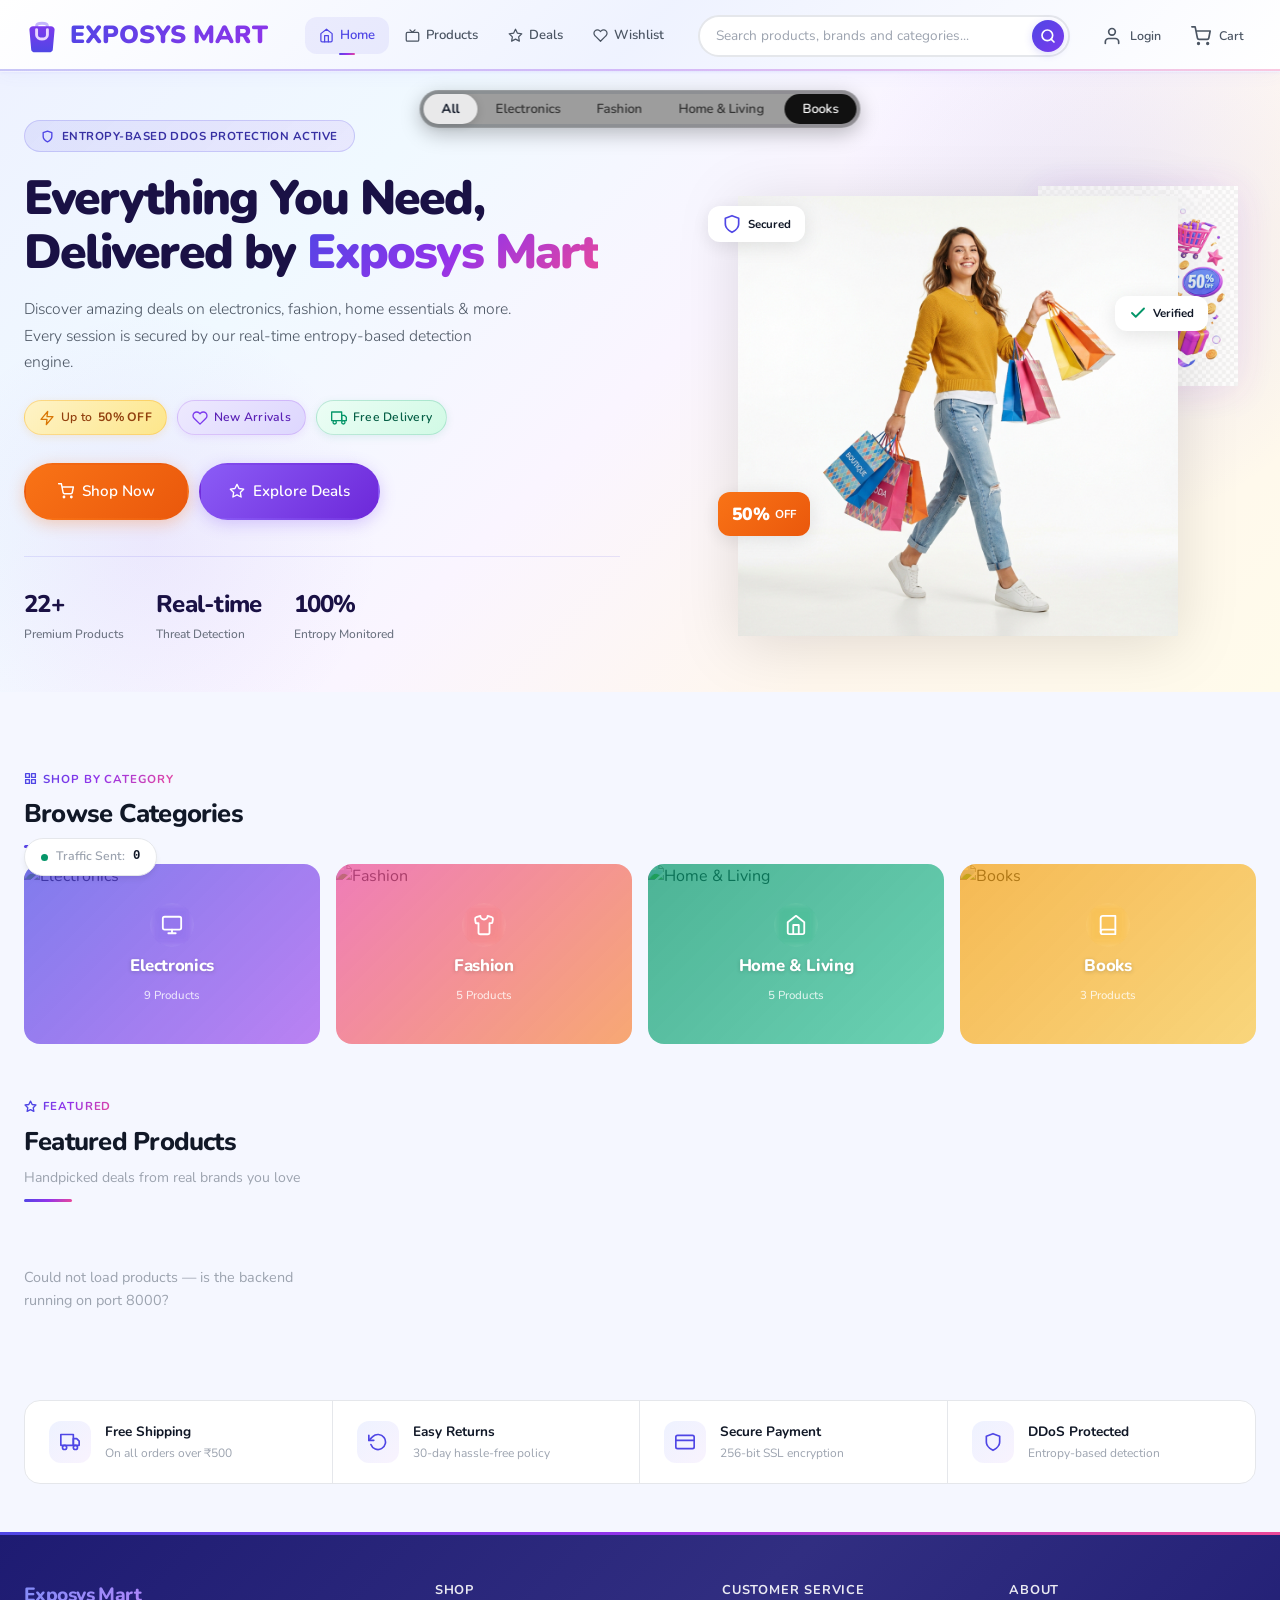
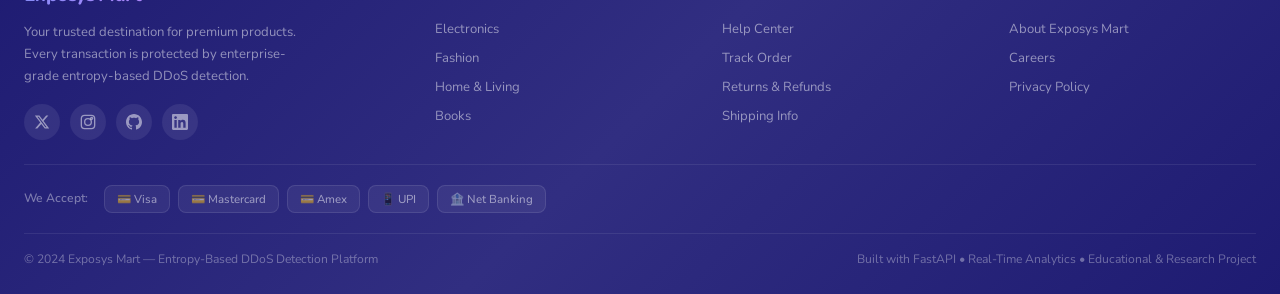
==== frontend/store/index.html @ dfb57a4e "Initial commit: Exposys Mart Entropy-Based DDoS Detection System" ====
<!DOCTYPE html>
<html lang="en">
<head>
  <meta charset="UTF-8">
  <meta name="viewport" content="width=device-width, initial-scale=1.0">
  <meta name="description" content="Exposys Mart — Premium online shopping. Electronics, fashion, home & more. Protected by entropy-based DDoS detection.">
  <title>Exposys Mart — Premium Online Shopping</title>
  <link rel="stylesheet" href="css/store.css?v=2">
</head>
<body>

<!-- ── Navbar ──────────────────────────────────────────── -->
<nav class="navbar">
  <div class="navbar-inner">

    <a href="index.html" class="navbar-brand" id="nav-home">
      <svg viewBox="0 0 100 100" fill="none" xmlns="http://www.w3.org/2000/svg" style="width:36px;height:36px;flex-shrink:0;">
        <defs><linearGradient id="navbg" x1="0%" y1="0%" x2="0%" y2="100%"><stop offset="0%" stop-color="#7C3AED"/><stop offset="100%" stop-color="#4F46E5"/></linearGradient></defs>
        <path d="M 35 35 V 25 C 35 15, 65 15, 65 25 V 35" stroke="#c4b5fd" stroke-width="8" stroke-linecap="round" fill="none"/>
        <path d="M 15 35 L 20 90 C 20 95, 25 98, 30 98 H 70 C 75 98, 80 95, 80 90 L 85 35 C 85 30, 80 26, 75 26 H 25 C 20 26, 15 30, 15 35 Z" fill="url(#navbg)"/>
        <path d="M 35 35 V 50 C 35 65, 65 65, 65 50 V 35" stroke="#e9d5ff" stroke-width="8" stroke-linecap="round" fill="none"/>
      </svg>
      <span class="brand-text">Exposys Mart</span>
    </a>

    <!-- New Nav Links -->
    <div class="nav-links">
      <a href="index.html" class="nav-link-item active">
        <svg viewBox="0 0 24 24" fill="none" stroke-width="2" stroke-linecap="round" stroke-linejoin="round"><path d="M3 9l9-7 9 7v11a2 2 0 01-2 2H5a2 2 0 01-2-2z"/><polyline points="9 22 9 12 15 12 15 22"/></svg>
        Home
      </a>
      <a href="#products" class="nav-link-item">
        <svg viewBox="0 0 24 24" fill="none" stroke-width="2" stroke-linecap="round" stroke-linejoin="round"><rect x="2" y="7" width="20" height="14" rx="2"/><path d="M16 3l-4 4-4-4"/></svg>
        Products
      </a>
      <a href="#" class="nav-link-item">
        <svg viewBox="0 0 24 24" fill="none" stroke-width="2" stroke-linecap="round" stroke-linejoin="round"><polygon points="12 2 15.09 8.26 22 9.27 17 14.14 18.18 21.02 12 17.77 5.82 21.02 7 14.14 2 9.27 8.91 8.26 12 2"/></svg>
        Deals
      </a>
      <a href="#" class="nav-link-item">
        <svg viewBox="0 0 24 24" fill="none" stroke-width="2" stroke-linecap="round" stroke-linejoin="round"><path d="M20.84 4.61a5.5 5.5 0 00-7.78 0L12 5.67l-1.06-1.06a5.5 5.5 0 00-7.78 7.78l1.06 1.06L12 21.23l7.78-7.78 1.06-1.06a5.5 5.5 0 000-7.78z"/></svg>
        Wishlist
      </a>
    </div>

    <div class="search-wrap">
      <input type="text" class="search-input" id="search-input" placeholder="Search products, brands and categories...">
      <button class="search-btn" id="search-btn" aria-label="Search">
        <svg viewBox="0 0 24 24" fill="none" stroke-width="2.5" stroke-linecap="round" stroke-linejoin="round">
          <circle cx="11" cy="11" r="8"/><line x1="21" y1="21" x2="16.65" y2="16.65"/>
        </svg>
      </button>
    </div>

    <div class="nav-actions">
      <a href="auth.html" class="nav-icon-btn" title="Account" id="nav-account-link">
        <svg viewBox="0 0 24 24" fill="none" stroke="currentColor" stroke-width="2" stroke-linecap="round" stroke-linejoin="round">
          <path d="M20 21v-2a4 4 0 00-4-4H8a4 4 0 00-4 4v2"/><circle cx="12" cy="7" r="4"/>
        </svg>
        <span style="font-size:0.78rem; font-weight:600;" id="nav-account-text">Login</span>
      </a>

      <a href="cart.html" class="nav-icon-btn" title="Cart" style="position:relative;">
        <span class="nav-badge" id="cart-badge" style="display:none;">0</span>
        <svg viewBox="0 0 24 24" fill="none" stroke="currentColor" stroke-width="2" stroke-linecap="round" stroke-linejoin="round">
          <circle cx="9" cy="21" r="1"/><circle cx="20" cy="21" r="1"/>
          <path d="M1 1h4l2.68 13.39a2 2 0 001.99 1.61h9.72a2 2 0 001.99-1.61L23 6H6"/>
        </svg>
        <span style="font-size:0.78rem; font-weight:600;">Cart</span>
      </a>

      <a href="#" class="nav-icon-btn" title="Logout" id="nav-logout-btn" style="display:none;" onclick="StoreAPI.logout();return false;">
        <svg viewBox="0 0 24 24" fill="none" stroke="currentColor" stroke-width="2" stroke-linecap="round" stroke-linejoin="round">
          <path d="M9 21H5a2 2 0 01-2-2V5a2 2 0 012-2h4"/><polyline points="16 17 21 12 16 7"/><line x1="21" y1="12" x2="9" y2="12"/>
        </svg>
        <span style="font-size:0.78rem; font-weight:600;">Logout</span>
      </a>
    </div>

  </div>
</nav>

<!-- ── Category Strip ──────────────────────────────────── -->
<div class="cat-strip">
  <div class="cat-strip-inner" id="cat-strip">
    <button class="cat-chip active" data-category="all">
      <svg viewBox="0 0 24 24" fill="none" stroke="currentColor" stroke-width="2" stroke-linecap="round" stroke-linejoin="round"><rect x="2" y="7" width="20" height="14" rx="2"/><path d="M16 3l-4 4-4-4"/></svg>
      All
    </button>
    <button class="cat-chip" data-category="electronics">
      <svg viewBox="0 0 24 24" fill="none" stroke="currentColor" stroke-width="2" stroke-linecap="round" stroke-linejoin="round"><rect x="2" y="3" width="20" height="14" rx="2"/><path d="M8 21h8M12 17v4"/></svg>
      Electronics
    </button>
    <button class="cat-chip" data-category="fashion">
      <svg viewBox="0 0 24 24" fill="none" stroke="currentColor" stroke-width="2" stroke-linecap="round" stroke-linejoin="round"><path d="M20.38 3.46L16 2a4 4 0 01-8 0L3.62 3.46a2 2 0 00-1.34 2.23l.58 3.57a1 1 0 00.99.84H6v10c0 1.1.9 2 2 2h8a2 2 0 002-2V10h2.15a1 1 0 00.99-.84l.58-3.57a2 2 0 00-1.34-2.23z"/></svg>
      Fashion
    </button>
    <button class="cat-chip" data-category="home">
      <svg viewBox="0 0 24 24" fill="none" stroke="currentColor" stroke-width="2" stroke-linecap="round" stroke-linejoin="round"><path d="M3 9l9-7 9 7v11a2 2 0 01-2 2H5a2 2 0 01-2-2z"/><polyline points="9 22 9 12 15 12 15 22"/></svg>
      Home & Living
    </button>
    <button class="cat-chip" data-category="books">
      <svg viewBox="0 0 24 24" fill="none" stroke="currentColor" stroke-width="2" stroke-linecap="round" stroke-linejoin="round"><path d="M4 19.5A2.5 2.5 0 016.5 17H20"/><path d="M6.5 2H20v20H6.5A2.5 2.5 0 014 19.5v-15A2.5 2.5 0 016.5 2z"/></svg>
      Books
    </button>
  </div>
</div>

<!-- ── Hero — Flipkart-Inspired Split Layout ───────────── -->
<section class="hero fade-up">
  <div class="hero-inner hero-split">

    <!-- Left Content -->
    <div class="hero-left">
      <div class="hero-eyebrow">
        <svg viewBox="0 0 24 24" fill="none" stroke-width="2.5" stroke-linecap="round" stroke-linejoin="round">
          <path d="M12 22s8-4 8-10V5l-8-3-8 3v7c0 6 8 10 8 10z"/>
        </svg>
        Entropy-Based DDoS Protection Active
      </div>

      <h1 class="hero-title">
        Everything You Need,<br>Delivered by <span class="highlight">Exposys Mart</span>
      </h1>
      <p class="hero-sub">
        Discover amazing deals on electronics, fashion, home essentials & more. Every session is secured by our real-time entropy-based detection engine.
      </p>

      <!-- Offer Badges -->
      <div class="hero-offers">
        <div class="offer-badge offer-badge-hot">
          <svg viewBox="0 0 24 24" fill="none" stroke="currentColor" stroke-width="2" stroke-linecap="round" stroke-linejoin="round" style="width:16px;height:16px"><polygon points="13 2 3 14 12 14 11 22 21 10 12 10 13 2"/></svg>
          Up to <strong>50% OFF</strong>
        </div>
        <div class="offer-badge offer-badge-new">
          <svg viewBox="0 0 24 24" fill="none" stroke="currentColor" stroke-width="2" stroke-linecap="round" stroke-linejoin="round" style="width:16px;height:16px"><path d="M20.84 4.61a5.5 5.5 0 00-7.78 0L12 5.67l-1.06-1.06a5.5 5.5 0 00-7.78 7.78l1.06 1.06L12 21.23l7.78-7.78 1.06-1.06a5.5 5.5 0 000-7.78z"/></svg>
          New Arrivals
        </div>
        <div class="offer-badge offer-badge-free">
          <svg viewBox="0 0 24 24" fill="none" stroke="currentColor" stroke-width="2" stroke-linecap="round" stroke-linejoin="round" style="width:16px;height:16px"><rect x="1" y="3" width="15" height="13"/><polygon points="16 8 20 8 23 11 23 16 16 16 16 8"/><circle cx="5.5" cy="18.5" r="2.5"/><circle cx="18.5" cy="18.5" r="2.5"/></svg>
          Free Delivery
        </div>
      </div>

      <div class="hero-actions">
        <a href="#products" class="btn btn-hero-shop btn-lg">
          <svg viewBox="0 0 24 24" fill="none" stroke="white" stroke-width="2.2" stroke-linecap="round" stroke-linejoin="round"><circle cx="9" cy="21" r="1"/><circle cx="20" cy="21" r="1"/><path d="M1 1h4l2.68 13.39a2 2 0 001.99 1.61h9.72a2 2 0 001.99-1.61L23 6H6"/></svg>
          Shop Now
        </a>
        <a href="#products" class="btn btn-hero-deals btn-lg">
          <svg viewBox="0 0 24 24" fill="none" stroke="currentColor" stroke-width="2" stroke-linecap="round" stroke-linejoin="round"><polygon points="12 2 15.09 8.26 22 9.27 17 14.14 18.18 21.02 12 17.77 5.82 21.02 7 14.14 2 9.27 8.91 8.26 12 2"/></svg>
          Explore Deals
        </a>
      </div>

      <div class="hero-stats">
        <div>
          <div class="hero-stat-value">22+</div>
          <div class="hero-stat-label">Premium Products</div>
        </div>
        <div>
          <div class="hero-stat-value">Real-time</div>
          <div class="hero-stat-label">Threat Detection</div>
        </div>
        <div>
          <div class="hero-stat-value">100%</div>
          <div class="hero-stat-label">Entropy Monitored</div>
        </div>
      </div>
    </div>

    <!-- Right Image -->
    <div class="hero-right">
      <div class="hero-image-container">
        <img src="img/hero-shopper.png" alt="Happy shopper with bags" class="hero-shopper-img">
        <img src="img/hero-offers.png" alt="Special offers" class="hero-offers-img">
        <!-- Floating decorative elements -->
        <div class="hero-float-badge float-1">
          <svg viewBox="0 0 24 24" fill="none" stroke="#4F46E5" stroke-width="2" stroke-linecap="round" stroke-linejoin="round" style="width:20px;height:20px"><path d="M12 22s8-4 8-10V5l-8-3-8 3v7c0 6 8 10 8 10z"/></svg>
          <span>Secured</span>
        </div>
        <div class="hero-float-badge float-2">
          <svg viewBox="0 0 24 24" fill="none" stroke="#059669" stroke-width="2.5" stroke-linecap="round" stroke-linejoin="round" style="width:18px;height:18px"><polyline points="20 6 9 17 4 12"/></svg>
          <span>Verified</span>
        </div>
        <div class="hero-float-badge float-3">
          <span class="float-discount">50%</span>
          <span>OFF</span>
        </div>
      </div>
    </div>

  </div>
</section>


<!-- ── Category Banners ─────────────────────────────────── -->
<div class="container fade-up delay-1" style="padding-top:36px;">
  <div class="section-head" style="padding-bottom:16px;">
    <div class="section-label">
      <svg viewBox="0 0 24 24" fill="none" stroke-width="2.5" stroke-linecap="round" stroke-linejoin="round"><rect x="3" y="3" width="7" height="7"/><rect x="14" y="3" width="7" height="7"/><rect x="14" y="14" width="7" height="7"/><rect x="3" y="14" width="7" height="7"/></svg>
      Shop by Category
    </div>
    <h2 class="section-title">Browse Categories</h2>
    <div class="section-rule"></div>
  </div>

  <div class="cat-banners" id="cat-banners">
    <div class="cat-banner" data-cat="electronics" onclick="filterByCategory('electronics')">
      <img src="https://images.unsplash.com/photo-1468495244123-6c6c332eeece?w=400&h=250&fit=crop&auto=format" alt="Electronics">
      <div class="cat-banner-overlay">
        <div class="cat-banner-icon">
          <svg viewBox="0 0 24 24" fill="none" stroke="white" stroke-width="2" stroke-linecap="round" stroke-linejoin="round"><rect x="2" y="3" width="20" height="14" rx="2"/><path d="M8 21h8M12 17v4"/></svg>
        </div>
        <div class="cat-banner-name">Electronics</div>
        <div class="cat-banner-count">9 Products</div>
      </div>
    </div>
    <div class="cat-banner" data-cat="fashion" onclick="filterByCategory('fashion')">
      <img src="https://images.unsplash.com/photo-1483985988355-763728e1935b?w=400&h=250&fit=crop&auto=format" alt="Fashion">
      <div class="cat-banner-overlay">
        <div class="cat-banner-icon">
          <svg viewBox="0 0 24 24" fill="none" stroke="white" stroke-width="2" stroke-linecap="round" stroke-linejoin="round"><path d="M20.38 3.46L16 2a4 4 0 01-8 0L3.62 3.46a2 2 0 00-1.34 2.23l.58 3.57a1 1 0 00.99.84H6v10c0 1.1.9 2 2 2h8a2 2 0 002-2V10h2.15a1 1 0 00.99-.84l.58-3.57a2 2 0 00-1.34-2.23z"/></svg>
        </div>
        <div class="cat-banner-name">Fashion</div>
        <div class="cat-banner-count">5 Products</div>
      </div>
    </div>
    <div class="cat-banner" data-cat="home" onclick="filterByCategory('home')">
      <img src="https://images.unsplash.com/photo-1616486338812-3dadae4b4ace?w=400&h=250&fit=crop&auto=format" alt="Home & Living">
      <div class="cat-banner-overlay">
        <div class="cat-banner-icon">
          <svg viewBox="0 0 24 24" fill="none" stroke="white" stroke-width="2" stroke-linecap="round" stroke-linejoin="round"><path d="M3 9l9-7 9 7v11a2 2 0 01-2 2H5a2 2 0 01-2-2z"/><polyline points="9 22 9 12 15 12 15 22"/></svg>
        </div>
        <div class="cat-banner-name">Home & Living</div>
        <div class="cat-banner-count">5 Products</div>
      </div>
    </div>
    <div class="cat-banner" data-cat="books" onclick="filterByCategory('books')">
      <img src="https://images.unsplash.com/photo-1512820790803-83ca734da794?w=400&h=250&fit=crop&auto=format" alt="Books">
      <div class="cat-banner-overlay">
        <div class="cat-banner-icon">
          <svg viewBox="0 0 24 24" fill="none" stroke="white" stroke-width="2" stroke-linecap="round" stroke-linejoin="round"><path d="M4 19.5A2.5 2.5 0 016.5 17H20"/><path d="M6.5 2H20v20H6.5A2.5 2.5 0 014 19.5v-15A2.5 2.5 0 016.5 2z"/></svg>
        </div>
        <div class="cat-banner-name">Books</div>
        <div class="cat-banner-count">3 Products</div>
      </div>
    </div>
  </div>
</div>

<!-- ── Products ─────────────────────────────────────────── -->
<div class="container" id="products">
  <div class="section-head fade-up delay-1">
    <div class="section-label">
      <svg viewBox="0 0 24 24" fill="none" stroke-width="2.5" stroke-linecap="round" stroke-linejoin="round"><polygon points="12 2 15.09 8.26 22 9.27 17 14.14 18.18 21.02 12 17.77 5.82 21.02 7 14.14 2 9.27 8.91 8.26 12 2"/></svg>
      Featured
    </div>
    <h2 class="section-title" id="section-title">Featured Products</h2>
    <p class="section-sub">Handpicked deals from real brands you love</p>
    <div class="section-rule"></div>
  </div>

  <div class="product-grid" id="product-grid">
    <!-- Skeleton placeholders -->
  </div>
</div>

<!-- ── Info Strip ───────────────────────────────────────── -->
<div class="container fade-up delay-3">
  <div class="info-strip">
    <div class="info-item">
      <div class="info-icon">
        <svg viewBox="0 0 24 24" fill="none" stroke="currentColor" stroke-width="2" stroke-linecap="round" stroke-linejoin="round"><rect x="1" y="3" width="15" height="13"/><polygon points="16 8 20 8 23 11 23 16 16 16 16 8"/><circle cx="5.5" cy="18.5" r="2.5"/><circle cx="18.5" cy="18.5" r="2.5"/></svg>
      </div>
      <div>
        <div class="info-label">Free Shipping</div>
        <div class="info-sub">On all orders over ₹500</div>
      </div>
    </div>
    <div class="info-item">
      <div class="info-icon">
        <svg viewBox="0 0 24 24" fill="none" stroke="currentColor" stroke-width="2" stroke-linecap="round" stroke-linejoin="round"><polyline points="1 4 1 10 7 10"/><path d="M3.51 15a9 9 0 102.13-9.36L1 10"/></svg>
      </div>
      <div>
        <div class="info-label">Easy Returns</div>
        <div class="info-sub">30-day hassle-free policy</div>
      </div>
    </div>
    <div class="info-item">
      <div class="info-icon">
        <svg viewBox="0 0 24 24" fill="none" stroke="currentColor" stroke-width="2" stroke-linecap="round" stroke-linejoin="round"><rect x="1" y="4" width="22" height="16" rx="2" ry="2"/><line x1="1" y1="10" x2="23" y2="10"/></svg>
      </div>
      <div>
        <div class="info-label">Secure Payment</div>
        <div class="info-sub">256-bit SSL encryption</div>
      </div>
    </div>
    <div class="info-item">
      <div class="info-icon">
        <svg viewBox="0 0 24 24" fill="none" stroke="currentColor" stroke-width="2" stroke-linecap="round" stroke-linejoin="round"><path d="M12 22s8-4 8-10V5l-8-3-8 3v7c0 6 8 10 8 10z"/></svg>
      </div>
      <div>
        <div class="info-label">DDoS Protected</div>
        <div class="info-sub">Entropy-based detection</div>
      </div>
    </div>
  </div>
</div>

<!-- ── Footer ───────────────────────────────────────────── -->
<footer class="footer">
  <div class="footer-inner">
    <div>
      <div class="footer-brand">
        Exposys Mart
      </div>
      <p class="footer-desc">Your trusted destination for premium products. Every transaction is protected by enterprise-grade entropy-based DDoS detection.</p>
      <div class="footer-social">
        <a href="#" class="footer-social-link" title="Twitter">
          <svg viewBox="0 0 24 24" fill="currentColor" width="18" height="18"><path d="M18.244 2.25h3.308l-7.227 8.26 8.502 11.24H16.17l-5.214-6.817L4.99 21.75H1.68l7.73-8.835L1.254 2.25H8.08l4.713 6.231zm-1.161 17.52h1.833L7.084 4.126H5.117z"/></svg>
        </a>
        <a href="#" class="footer-social-link" title="Instagram">
          <svg viewBox="0 0 24 24" fill="none" stroke="currentColor" stroke-width="2" stroke-linecap="round" stroke-linejoin="round"><rect x="2" y="2" width="20" height="20" rx="5"/><circle cx="12" cy="12" r="5"/><circle cx="17.5" cy="6.5" r="1.5"/></svg>
        </a>
        <a href="#" class="footer-social-link" title="GitHub">
          <svg viewBox="0 0 24 24" fill="currentColor"><path d="M12 0c-6.626 0-12 5.373-12 12 0 5.302 3.438 9.8 8.207 11.387.599.111.793-.261.793-.577v-2.234c-3.338.726-4.033-1.416-4.033-1.416-.546-1.387-1.333-1.756-1.333-1.756-1.089-.745.083-.729.083-.729 1.205.084 1.839 1.237 1.839 1.237 1.07 1.834 2.807 1.304 3.492.997.107-.775.418-1.305.762-1.604-2.665-.305-5.467-1.334-5.467-5.931 0-1.311.469-2.381 1.236-3.221-.124-.303-.535-1.524.117-3.176 0 0 1.008-.322 3.301 1.23.957-.266 1.983-.399 3.003-.404 1.02.005 2.047.138 3.006.404 2.291-1.552 3.297-1.23 3.297-1.23.653 1.653.242 2.874.118 3.176.77.84 1.235 1.911 1.235 3.221 0 4.609-2.807 5.624-5.479 5.921.43.372.823 1.102.823 2.222v3.293c0 .319.192.694.801.576 4.765-1.589 8.199-6.086 8.199-11.386 0-6.627-5.373-12-12-12z"/></svg>
        </a>
        <a href="#" class="footer-social-link" title="LinkedIn">
          <svg viewBox="0 0 24 24" fill="currentColor"><path d="M20.447 20.452h-3.554v-5.569c0-1.328-.027-3.037-1.852-3.037-1.853 0-2.136 1.445-2.136 2.939v5.667H9.351V9h3.414v1.561h.046c.477-.9 1.637-1.85 3.37-1.85 3.601 0 4.267 2.37 4.267 5.455v6.286zM5.337 7.433c-1.144 0-2.063-.926-2.063-2.065 0-1.138.92-2.063 2.063-2.063 1.14 0 2.064.925 2.064 2.063 0 1.139-.925 2.065-2.064 2.065zm1.782 13.019H3.555V9h3.564v11.452zM22.225 0H1.771C.792 0 0 .774 0 1.729v20.542C0 23.227.792 24 1.771 24h20.451C23.2 24 24 23.227 24 22.271V1.729C24 .774 23.2 0 22.222 0h.003z"/></svg>
        </a>
      </div>
    </div>
    <div class="footer-col">
      <h4>Shop</h4>
      <a href="#" onclick="filterByCategory('electronics');return false">Electronics</a>
      <a href="#" onclick="filterByCategory('fashion');return false">Fashion</a>
      <a href="#" onclick="filterByCategory('home');return false">Home & Living</a>
      <a href="#" onclick="filterByCategory('books');return false">Books</a>
    </div>
    <div class="footer-col">
      <h4>Customer Service</h4>
      <a href="#">Help Center</a>
      <a href="#">Track Order</a>
      <a href="#">Returns & Refunds</a>
      <a href="#">Shipping Info</a>
    </div>
    <div class="footer-col">
      <h4>About</h4>
      <a href="#">About Exposys Mart</a>
      <a href="#">Careers</a>
      <a href="#">Privacy Policy</a>
    </div>
  </div>
  <div class="footer-payment">
    <span class="footer-payment-label">We Accept:</span>
    <div class="footer-payment-icons">
      <span class="pay-icon">💳 Visa</span>
      <span class="pay-icon">💳 Mastercard</span>
      <span class="pay-icon">💳 Amex</span>
      <span class="pay-icon">📱 UPI</span>
      <span class="pay-icon">🏦 Net Banking</span>
    </div>
  </div>
  <div class="footer-bottom">
    <span>&copy; 2024 Exposys Mart — Entropy-Based DDoS Detection Platform</span>
    <span>Built with FastAPI • Real-Time Analytics • Educational & Research Project</span>
  </div>
</footer>

<!-- Traffic Pill -->
<div class="traffic-pill" id="traffic-pill">
  <span class="traffic-dot"></span>
  <span class="traffic-label">Traffic Sent:</span>
  <span class="traffic-num" id="traffic-count">0</span>
</div>

<!-- Toast Stack -->
<div class="toast-stack" id="toast-stack"></div>

<script src="js/store-api.js"></script>
<script src="js/store-cart.js"></script>
<script src="js/store-app.js?v=2"></script>
</body>
</html>
---- frontend/store/css/store.css ----
/* ═══════════════════════════════════════════════════════════
   Exposys Mart — Premium Bright E-Commerce Theme v3
   Palette: White + Gradient Indigo-Purple + Warm Amber accents
   Font: Poppins (Classic, Official Google Font)
   ═══════════════════════════════════════════════════════════ */

@import url('https://fonts.googleapis.com/css2?family=Nunito:wght@300;400;500;600;700;800;900&display=swap');

/* ── Design Tokens ──────────────────────────────────────── */
:root {
  --font: 'Nunito', -apple-system, BlinkMacSystemFont, sans-serif;

  /* Backgrounds */
  --bg-body:      #F5F7FF;
  --bg-white:     #FFFFFF;
  --bg-subtle:    #F0F2FE;
  --bg-muted:     #E8EAFF;

  /* Brand */
  --indigo-900:   #1E1B72;
  --indigo-700:   #3730A3;
  --indigo-600:   #4F46E5;
  --indigo-500:   #6366F1;
  --indigo-400:   #818CF8;
  --indigo-100:   #E0E7FF;
  --indigo-50:    #EEF2FF;

  /* Purple Gradient Extension */
  --purple-600:   #9333EA;
  --purple-500:   #A855F7;
  --purple-400:   #C084FC;
  --rose-500:     #F43F5E;
  --rose-400:     #FB7185;

  /* Accent - Amber */
  --amber-600:    #D97706;
  --amber-500:    #F59E0B;
  --amber-400:    #FBBF24;
  --amber-100:    #FEF3C7;

  /* Semantic */
  --success:      #059669;
  --success-bg:   #ECFDF5;
  --danger:       #DC2626;
  --danger-bg:    #FEF2F2;
  --star:         #F59E0B;

  /* Text */
  --text-primary:   #111827;
  --text-secondary: #4B5563;
  --text-muted:     #9CA3AF;
  --text-inverse:   #FFFFFF;

  /* Borders & Shadows */
  --border:       #E5E7EB;
  --border-focus: #6366F1;

  --shadow-xs:  0 1px 2px 0 rgba(0,0,0,0.04);
  --shadow-sm:  0 1px 3px 0 rgba(0,0,0,0.06), 0 1px 2px -1px rgba(0,0,0,0.04);
  --shadow-md:  0 4px 6px -1px rgba(0,0,0,0.07), 0 2px 4px -2px rgba(0,0,0,0.04);
  --shadow-lg:  0 10px 15px -3px rgba(0,0,0,0.07), 0 4px 6px -4px rgba(0,0,0,0.05);
  --shadow-xl:  0 20px 25px -5px rgba(0,0,0,0.08), 0 8px 10px -6px rgba(0,0,0,0.04);
  --shadow-card-hover: 0 12px 28px rgba(79,70,229,0.12);
  --shadow-glow-indigo: 0 0 30px rgba(99,102,241,0.15);
  --shadow-glow-purple: 0 0 30px rgba(147,51,234,0.15);

  /* Gradients */
  --gradient-brand: linear-gradient(135deg, #4F46E5, #9333EA, #EC4899);
  --gradient-brand-soft: linear-gradient(135deg, rgba(79,70,229,0.08), rgba(147,51,234,0.08), rgba(236,72,153,0.06));
  --gradient-btn-primary: linear-gradient(135deg, #4F46E5, #7C3AED);
  --gradient-btn-cart: linear-gradient(135deg, #F59E0B, #F97316);
  --gradient-btn-buy: linear-gradient(135deg, #9333EA, #4F46E5);
  --gradient-navbar: linear-gradient(135deg, rgba(79,70,229,0.03), rgba(147,51,234,0.03), rgba(236,72,153,0.02));

  /* Radius */
  --r-sm:   8px;
  --r-md:   12px;
  --r-lg:   16px;
  --r-xl:   24px;
  --r-pill: 999px;

  /* Transitions */
  --t-fast:   0.15s ease;
  --t-base:   0.25s cubic-bezier(0.4, 0, 0.2, 1);
  --t-slow:   0.4s cubic-bezier(0.4, 0, 0.2, 1);

  /* Layout */
  --nav-h:    72px;
  --max-w:    1360px;
}

/* ── Reset ──────────────────────────────────────────────── */
*, *::before, *::after { margin:0; padding:0; box-sizing:border-box; }
html { scroll-behavior:smooth; -webkit-font-smoothing:antialiased; }
body { font-family:var(--font); background:var(--bg-body); color:var(--text-primary); line-height:1.6; min-height:100vh; }
a { color:var(--indigo-600); text-decoration:none; transition:color var(--t-fast); }
a:hover { color:var(--indigo-700); }
img { max-width:100%; display:block; }
button { cursor:pointer; font-family:var(--font); border:none; }

.container { max-width:var(--max-w); margin:0 auto; padding:0 24px; }

/* Gradient Text Utility */
.gradient-text {
  background: var(--gradient-brand);
  -webkit-background-clip: text;
  -webkit-text-fill-color: transparent;
  background-clip: text;
}

/* ══════════════════════════════════════════════════════════
   NAVBAR — Premium Gradient Glass
   ══════════════════════════════════════════════════════════ */
.navbar {
  position: sticky;
  top: 0;
  z-index: 1000;
  background: linear-gradient(135deg, rgba(255,255,255,0.95), rgba(238,242,255,0.95), rgba(255,255,255,0.95));
  backdrop-filter: blur(20px) saturate(1.6);
  -webkit-backdrop-filter: blur(20px) saturate(1.6);
  border-bottom: 1px solid rgba(99,102,241,0.08);
  box-shadow: 0 1px 3px rgba(99,102,241,0.06), 0 4px 16px rgba(99,102,241,0.04);
  height: var(--nav-h);
  transition: box-shadow var(--t-base);
}

.navbar::after {
  content: '';
  position: absolute;
  bottom: 0;
  left: 0;
  right: 0;
  height: 2px;
  background: var(--gradient-brand);
  opacity: 0.3;
}

.navbar-inner {
  max-width: var(--max-w);
  margin: 0 auto;
  padding: 0 24px;
  height: 100%;
  display: flex;
  align-items: center;
  gap: 20px;
}

/* Brand */
.navbar-brand {
  display: flex;
  align-items: center;
  gap: 10px;
  font-size: 1.55rem;
  font-weight: 900;
  letter-spacing: -0.01em;
  flex-shrink: 0;
  text-decoration: none !important;
  transition: opacity var(--t-fast), transform var(--t-fast);
  text-transform: uppercase;
  font-style: italic;
  color: var(--indigo-600);
}
.navbar-brand svg {
  flex-shrink: 0;
  -webkit-text-fill-color: initial;
}
.navbar-brand .brand-text {
  display: inline-block;
  padding-right: 0.2em;
  overflow: visible;
  white-space: nowrap;
  font-style: normal;
  letter-spacing: 0;
  background: linear-gradient(135deg, #4F46E5, #9333EA);
  -webkit-background-clip: text;
  -webkit-text-fill-color: transparent;
  background-clip: text;
}
.navbar-brand:hover { opacity: 0.85; transform: scale(1.02); }

.brand-logo {
  width: 40px;
  height: 40px;
  background: var(--bg-white);
  border: 2.5px solid #4F46E5;
  border-radius: 12px;
  display: flex;
  align-items: center;
  justify-content: center;
  flex-shrink: 0;
  box-shadow: var(--shadow-sm);
  transition: all var(--t-base);
  position: relative;
  overflow: hidden;
}

.brand-logo::before {
  content: '';
  position: absolute;
  inset: 0;
  background: var(--gradient-brand);
  opacity: 0.1;
}

.navbar-brand:hover .brand-logo {
  transform: scale(1.1) rotate(10deg);
  border-color: #9333EA;
  box-shadow: 0 8px 20px rgba(147, 51, 234, 0.2);
}
.brand-logo svg { width: 20px; height: 20px; }

/* Nav Links (New) */
.nav-links {
  display: flex;
  align-items: center;
  gap: 2px;
  margin-left: 12px;
}

.nav-link-item {
  display: flex;
  align-items: center;
  gap: 6px;
  padding: 8px 14px;
  border-radius: var(--r-md);
  font-size: 0.82rem;
  font-weight: 600;
  color: var(--text-secondary);
  text-decoration: none !important;
  transition: all var(--t-base);
  white-space: nowrap;
  position: relative;
}
.nav-link-item svg { width: 15px; height: 15px; stroke: currentColor; flex-shrink: 0; }
.nav-link-item:hover {
  background: var(--gradient-brand-soft);
  color: var(--indigo-600);
  transform: translateY(-1px);
}
.nav-link-item.active {
  background: rgba(79,70,229,0.08);
  color: var(--indigo-600);
}
.nav-link-item.active::after {
  content: '';
  position: absolute;
  bottom: -1px;
  left: 50%;
  transform: translateX(-50%);
  width: 16px;
  height: 2px;
  background: var(--gradient-brand);
  border-radius: 2px;
}

/* Search */
.search-wrap {
  flex: 1;
  max-width: 480px;
  position: relative;
  display: flex;
  align-items: center;
}

.search-input {
  width: 100%;
  height: 42px;
  padding: 0 48px 0 16px;
  border: 2px solid var(--border);
  border-radius: var(--r-pill);
  font-size: 0.85rem;
  font-family: var(--font);
  color: var(--text-primary);
  background: var(--bg-white);
  transition: border-color var(--t-base), box-shadow var(--t-base);
  outline: none;
}
.search-input::placeholder { color: var(--text-muted); }
.search-input:focus {
  border-color: var(--indigo-500);
  box-shadow: 0 0 0 3px rgba(99,102,241,0.12), 0 2px 12px rgba(99,102,241,0.08);
}

.search-btn {
  position: absolute;
  right: 6px;
  width: 32px;
  height: 32px;
  background: var(--gradient-btn-primary);
  border-radius: var(--r-pill);
  display: flex;
  align-items: center;
  justify-content: center;
  color: white;
  transition: transform var(--t-fast), box-shadow var(--t-fast);
  box-shadow: 0 2px 8px rgba(79,70,229,0.2);
}
.search-btn:hover { transform: scale(1.08); box-shadow: 0 4px 12px rgba(79,70,229,0.3); }
.search-btn svg { width: 16px; height: 16px; stroke: white; }

/* Nav Actions */
.nav-actions {
  display: flex;
  align-items: center;
  gap: 6px;
  flex-shrink: 0;
  margin-left: auto;
}

.nav-icon-btn {
  position: relative;
  display: flex;
  align-items: center;
  gap: 8px;
  padding: 8px 12px;
  border-radius: var(--r-md);
  font-size: 0.8rem;
  font-weight: 600;
  color: var(--text-secondary);
  background: transparent;
  transition: all var(--t-base);
  text-decoration: none !important;
  border: none;
  cursor: pointer;
}
.nav-icon-btn:hover { background: var(--gradient-brand-soft); color: var(--indigo-600); transform: translateY(-1px); }
.nav-icon-btn svg { width: 20px; height: 20px; flex-shrink: 0; }

.nav-badge {
  position: absolute;
  top: 2px;
  right: 2px;
  background: var(--gradient-brand);
  color: white;
  font-size: 0.58rem;
  font-weight: 800;
  width: 18px;
  height: 18px;
  border-radius: 50%;
  display: flex;
  align-items: center;
  justify-content: center;
  border: 2px solid var(--bg-white);
  animation: badgePop 0.3s ease;
}

@keyframes badgePop {
  0% { transform: scale(0); }
  60% { transform: scale(1.3); }
  100% { transform: scale(1); }
}

.nav-btn-primary {
  display: flex;
  align-items: center;
  gap: 7px;
  padding: 9px 20px;
  background: var(--gradient-btn-primary);
  color: white !important;
  border-radius: var(--r-pill);
  font-size: 0.82rem;
  font-weight: 700;
  text-decoration: none !important;
  transition: all var(--t-base);
  border: none;
  cursor: pointer;
  box-shadow: 0 2px 12px rgba(79,70,229,0.25);
}
.nav-btn-primary:hover {
  transform: translateY(-2px);
  box-shadow: 0 6px 20px rgba(79,70,229,0.35);
  color: white !important;
}
.nav-btn-primary svg { width: 15px; height: 15px; stroke: white; }

/* Category Strip Re-styled as fixed floating pill */
.cat-strip {
  position: fixed;
  top: 90px;
  left: 50%;
  transform: translateX(-50%);
  z-index: 999;
  background: rgba(17, 17, 17, 0.45); /* More transparent */
  backdrop-filter: blur(8px);
  padding: 3px; /* Thinner padding */
  border: 1px solid rgba(255, 255, 255, 0.1); 
  border-radius: 999px;
  box-shadow: 0 6px 20px rgba(0, 0, 0, 0.25);
  transition: all 0.4s cubic-bezier(0.4, 0, 0.2, 1);
}

.cat-strip.nav-hidden {
  transform: translateX(-50%) translateY(-200%);
  opacity: 0;
  pointer-events: none;
}

.cat-strip:hover {
  transform: translateX(-50%) translateY(-2px);
}

.cat-strip-inner {
  display: flex;
  align-items: center;
  background: #9d9d9d; /* Inner grey track */
  border-radius: 999px;
  padding: 0;
  gap: 0;
  height: auto;
  overflow: visible;
}

.cat-chip {
  display: flex;
  align-items: center;
  justify-content: center;
  gap: 0;
  padding: 6px 18px; /* Smaller padding */
  border-radius: 999px;
  font-size: 0.82rem; /* Smaller font text */
  font-weight: 600;
  color: #333;
  background: transparent;
  border: none;
  cursor: pointer;
  white-space: nowrap;
  transition: all 0.3s ease;
}

.cat-chip svg { 
  display: none;
}

.cat-chip:hover { 
  color: #000;
  background: rgba(255,255,255,0.2);
}

.cat-chip.active {
  background: #e9e9ea;
  color: #111827;
  font-weight: 700;
  box-shadow: 0 2px 8px rgba(0,0,0,0.15);
}

/* Style the last item (Books) to mimic the "Contact" dark button */
.cat-chip:last-child {
  background: #111111;
  color: white;
  margin-left: 2px;
  box-shadow: none;
}
.cat-chip:last-child:hover {
  background: #222;
  color: white;
}
.cat-chip:last-child.active {
  background: #000;
  color: white;
}

/* ══════════════════════════════════════════════════════════
   HERO — Flipkart-Inspired Split Layout
   ══════════════════════════════════════════════════════════ */
.hero {
  background: linear-gradient(135deg, #EEF2FF 0%, #F0F9FF 25%, #FAF5FF 50%, #FFF7ED 75%, #FFFBEB 100%);
  padding: 48px 24px 0;
  position: relative;
  overflow: hidden;
  min-height: 520px;
}

.hero::before {
  content: '';
  position: absolute;
  top: -120px; right: -120px;
  width: 600px; height: 600px;
  background: radial-gradient(circle, rgba(99,102,241,0.12) 0%, transparent 65%);
  pointer-events: none;
  animation: heroFloat 8s ease-in-out infinite;
}
.hero::after {
  content: '';
  position: absolute;
  bottom: -100px; left: -100px;
  width: 500px; height: 500px;
  background: radial-gradient(circle, rgba(147,51,234,0.08) 0%, transparent 65%);
  pointer-events: none;
  animation: heroFloat 10s ease-in-out infinite reverse;
}

@keyframes heroFloat {
  0%, 100% { transform: translate(0, 0); }
  50% { transform: translate(-20px, 15px); }
}

.hero-inner {
  max-width: var(--max-w);
  margin: 0 auto;
  position: relative;
  z-index: 1;
}

/* Split Layout */
.hero-split {
  display: grid;
  grid-template-columns: 1fr 1fr;
  gap: 40px;
  align-items: center;
}

.hero-left {
  padding-bottom: 48px;
}

.hero-eyebrow {
  display: inline-flex;
  align-items: center;
  gap: 8px;
  background: linear-gradient(135deg, rgba(79,70,229,0.1), rgba(147,51,234,0.08));
  border: 1px solid rgba(79,70,229,0.2);
  color: var(--indigo-700);
  padding: 6px 16px;
  border-radius: var(--r-pill);
  font-size: 0.72rem;
  font-weight: 700;
  letter-spacing: 0.04em;
  text-transform: uppercase;
  margin-bottom: 20px;
  animation: fadeUp 0.5s ease both;
}
.hero-eyebrow svg { width: 13px; height: 13px; stroke: var(--indigo-600); }

.hero-title {
  font-size: clamp(2rem, 4vw, 3rem);
  font-weight: 900;
  line-height: 1.12;
  color: #1a1145;
  letter-spacing: -0.04em;
  margin-bottom: 16px;
  animation: fadeUp 0.5s ease 0.1s both;
}

.hero-title .highlight {
  background: var(--gradient-brand);
  -webkit-background-clip: text;
  -webkit-text-fill-color: transparent;
  background-clip: text;
}

.hero-sub {
  font-size: 0.98rem;
  color: #4B5563;
  max-width: 500px;
  margin-bottom: 24px;
  line-height: 1.7;
  font-weight: 300;
  animation: fadeUp 0.5s ease 0.2s both;
}

/* Offer Badges */
.hero-offers {
  display: flex;
  gap: 10px;
  flex-wrap: wrap;
  margin-bottom: 28px;
  animation: fadeUp 0.5s ease 0.25s both;
}

.offer-badge {
  display: inline-flex;
  align-items: center;
  gap: 6px;
  padding: 7px 14px;
  border-radius: var(--r-pill);
  font-size: 0.76rem;
  font-weight: 600;
  letter-spacing: 0.02em;
  transition: all var(--t-base);
  cursor: default;
}
.offer-badge:hover {
  transform: translateY(-2px);
}

.offer-badge-hot {
  background: linear-gradient(135deg, #FEF3C7, #FDE68A);
  color: #92400E;
  border: 1px solid rgba(245,158,11,0.3);
  box-shadow: 0 2px 8px rgba(245,158,11,0.15);
}
.offer-badge-hot svg { stroke: #D97706; }

.offer-badge-new {
  background: linear-gradient(135deg, #EDE9FE, #DDD6FE);
  color: #5B21B6;
  border: 1px solid rgba(147,51,234,0.2);
  box-shadow: 0 2px 8px rgba(147,51,234,0.1);
}
.offer-badge-new svg { stroke: #7C3AED; }

.offer-badge-free {
  background: linear-gradient(135deg, #ECFDF5, #D1FAE5);
  color: #065F46;
  border: 1px solid rgba(5,150,105,0.2);
  box-shadow: 0 2px 8px rgba(5,150,105,0.1);
}
.offer-badge-free svg { stroke: #059669; }

.hero-actions {
  display: flex;
  gap: 10px;
  flex-wrap: wrap;
  align-items: center;
  animation: fadeUp 0.5s ease 0.3s both;
}

/* Hero Buttons — Vibrant Colors */
.btn-hero-shop {
  background: linear-gradient(135deg, #F97316, #EA580C);
  color: white !important;
  border: none;
  border-radius: var(--r-pill) !important;
  box-shadow: 0 4px 16px rgba(249,115,22,0.3);
  font-weight: 700;
  padding: 14px 32px !important;
  font-size: 0.95rem !important;
}
.btn-hero-shop:hover {
  transform: translateY(-3px);
  box-shadow: 0 8px 28px rgba(249,115,22,0.4);
}
.btn-hero-shop svg { stroke: white; }

.btn-hero-deals {
  background: linear-gradient(135deg, #8B5CF6, #6D28D9);
  color: white !important;
  border: none;
  border-radius: var(--r-pill) !important;
  box-shadow: 0 4px 16px rgba(139,92,246,0.3);
  font-weight: 700;
}
.btn-hero-deals:hover {
  transform: translateY(-3px);
  box-shadow: 0 8px 28px rgba(139,92,246,0.4);
}
.btn-hero-deals svg { stroke: white; }

.hero-stats {
  display: flex;
  gap: 32px;
  margin-top: 36px;
  padding-top: 28px;
  border-top: 1px solid rgba(79,70,229,0.12);
  animation: fadeUp 0.5s ease 0.4s both;
}

.hero-stat-value {
  font-size: 1.5rem;
  font-weight: 800;
  letter-spacing: -0.03em;
  color: #1a1145;
}
.hero-stat-label {
  font-size: 0.75rem;
  color: #6B7280;
  font-weight: 500;
  margin-top: 2px;
}

/* Right Image Side */
.hero-right {
  position: relative;
  display: flex;
  align-items: flex-end;
  justify-content: center;
  animation: fadeUp 0.6s ease 0.2s both;
}

.hero-image-container {
  position: relative;
  width: 100%;
  max-width: 520px;
  height: 460px;
}

.hero-shopper-img {
  position: absolute;
  bottom: 0;
  left: 50%;
  transform: translateX(-50%);
  height: 440px;
  object-fit: contain;
  z-index: 2;
  filter: drop-shadow(0 8px 30px rgba(0,0,0,0.12));
  animation: heroImgFloat 6s ease-in-out infinite;
}

.hero-offers-img {
  position: absolute;
  top: 10px;
  right: -20px;
  width: 200px;
  object-fit: contain;
  z-index: 1;
  opacity: 0.85;
  animation: heroImgFloat 5s ease-in-out infinite reverse;
  filter: drop-shadow(0 4px 20px rgba(147,51,234,0.15));
}

@keyframes heroImgFloat {
  0%, 100% { transform: translateX(-50%) translateY(0); }
  50% { transform: translateX(-50%) translateY(-12px); }
}
.hero-offers-img {
  animation-name: heroOffersFloat;
}
@keyframes heroOffersFloat {
  0%, 100% { transform: translateY(0) rotate(0deg); }
  50% { transform: translateY(-10px) rotate(3deg); }
}

/* Floating Badges */
.hero-float-badge {
  position: absolute;
  background: white;
  border-radius: var(--r-md);
  padding: 8px 14px;
  display: flex;
  align-items: center;
  gap: 6px;
  font-size: 0.72rem;
  font-weight: 700;
  color: var(--text-primary);
  box-shadow: 0 4px 20px rgba(0,0,0,0.1);
  z-index: 10;
  white-space: nowrap;
}

.float-1 {
  top: 30px;
  left: 10px;
  animation: floatBadge1 4s ease-in-out infinite;
}
.float-2 {
  top: 120px;
  right: 10px;
  animation: floatBadge2 5s ease-in-out infinite;
}
.float-3 {
  bottom: 100px;
  left: 20px;
  background: linear-gradient(135deg, #F97316, #EA580C);
  color: white;
  animation: floatBadge3 4.5s ease-in-out infinite;
}

.float-discount {
  font-size: 1.1rem;
  font-weight: 900;
  letter-spacing: -0.04em;
}

@keyframes floatBadge1 {
  0%, 100% { transform: translateY(0); }
  50% { transform: translateY(-10px); }
}
@keyframes floatBadge2 {
  0%, 100% { transform: translateY(0) rotate(0deg); }
  50% { transform: translateY(-8px) rotate(2deg); }
}
@keyframes floatBadge3 {
  0%, 100% { transform: translateY(0) scale(1); }
  50% { transform: translateY(-6px) scale(1.05); }
}
/* ══════════════════════════════════════════════════════════
   CATEGORY BANNERS — Flipkart-Style Image Cards
   ══════════════════════════════════════════════════════════ */
.cat-banners {
  display: grid;
  grid-template-columns: repeat(4, 1fr);
  gap: 16px;
  padding-bottom: 12px;
}

.cat-banner {
  position: relative;
  border-radius: var(--r-lg);
  overflow: hidden;
  cursor: pointer;
  height: 180px;
  transition: transform var(--t-base), box-shadow var(--t-base);
}
.cat-banner:hover {
  transform: translateY(-6px);
  box-shadow: 0 12px 32px rgba(0,0,0,0.15);
}

.cat-banner img {
  width: 100%;
  height: 100%;
  object-fit: cover;
  transition: transform var(--t-slow);
}
.cat-banner:hover img {
  transform: scale(1.08);
}

.cat-banner-overlay {
  position: absolute;
  inset: 0;
  background: linear-gradient(135deg, rgba(79,70,229,0.7), rgba(147,51,234,0.6));
  display: flex;
  flex-direction: column;
  align-items: center;
  justify-content: center;
  gap: 6px;
  transition: background var(--t-base);
}
.cat-banner:nth-child(2) .cat-banner-overlay {
  background: linear-gradient(135deg, rgba(236,72,153,0.7), rgba(249,115,22,0.6));
}
.cat-banner:nth-child(3) .cat-banner-overlay {
  background: linear-gradient(135deg, rgba(5,150,105,0.7), rgba(16,185,129,0.6));
}
.cat-banner:nth-child(4) .cat-banner-overlay {
  background: linear-gradient(135deg, rgba(245,158,11,0.7), rgba(251,191,36,0.6));
}

.cat-banner:hover .cat-banner-overlay {
  background: linear-gradient(135deg, rgba(79,70,229,0.85), rgba(147,51,234,0.75));
}
.cat-banner:nth-child(2):hover .cat-banner-overlay {
  background: linear-gradient(135deg, rgba(236,72,153,0.85), rgba(249,115,22,0.75));
}
.cat-banner:nth-child(3):hover .cat-banner-overlay {
  background: linear-gradient(135deg, rgba(5,150,105,0.85), rgba(16,185,129,0.75));
}
.cat-banner:nth-child(4):hover .cat-banner-overlay {
  background: linear-gradient(135deg, rgba(245,158,11,0.85), rgba(251,191,36,0.75));
}

.cat-banner-icon {
  width: 44px;
  height: 44px;
  background: rgba(255,255,255,0.2);
  border-radius: 50%;
  display: flex;
  align-items: center;
  justify-content: center;
  backdrop-filter: blur(4px);
  transition: transform var(--t-base);
}
.cat-banner:hover .cat-banner-icon {
  transform: scale(1.15) rotate(-5deg);
}
.cat-banner-icon svg {
  width: 22px;
  height: 22px;
}

.cat-banner-name {
  color: white;
  font-size: 1.05rem;
  font-weight: 800;
  letter-spacing: -0.02em;
  text-shadow: 0 1px 4px rgba(0,0,0,0.2);
}

.cat-banner-count {
  color: rgba(255,255,255,0.8);
  font-size: 0.72rem;
  font-weight: 500;
}

/* ══════════════════════════════════════════════════════════
   BUTTONS — Gradient Styles
   ══════════════════════════════════════════════════════════ */
.btn {
  display: inline-flex;
  align-items: center;
  justify-content: center;
  gap: 8px;
  padding: 11px 22px;
  border-radius: var(--r-md);
  font-weight: 600;
  font-size: 0.88rem;
  border: 2px solid transparent;
  cursor: pointer;
  font-family: var(--font);
  transition: all var(--t-base);
  text-decoration: none !important;
  white-space: nowrap;
  position: relative;
  overflow: hidden;
}
.btn svg { width: 16px; height: 16px; flex-shrink: 0; transition: transform var(--t-fast); }
.btn:hover svg { transform: scale(1.1); }
.btn:active { transform: scale(0.97); }

/* Shimmer effect on hover */
.btn::before {
  content: '';
  position: absolute;
  top: 0;
  left: -100%;
  width: 100%;
  height: 100%;
  background: linear-gradient(90deg, transparent, rgba(255,255,255,0.2), transparent);
  transition: left 0.5s ease;
}
.btn:hover::before { left: 100%; }

.btn-primary {
  background: var(--gradient-btn-primary);
  color: var(--text-inverse) !important;
  box-shadow: 0 2px 12px rgba(79,70,229,0.25);
}
.btn-primary svg { stroke: white; }
.btn-primary:hover {
  box-shadow: 0 8px 24px rgba(79,70,229,0.35);
  transform: translateY(-2px);
  color: var(--text-inverse) !important;
}

.btn-secondary {
  background: var(--bg-white);
  color: var(--text-primary) !important;
  border-color: var(--border);
  box-shadow: var(--shadow-xs);
}
.btn-secondary:hover {
  border-color: var(--indigo-400);
  background: var(--indigo-50);
  color: var(--indigo-700) !important;
  transform: translateY(-2px);
}

.btn-outline {
  background: transparent;
  color: var(--indigo-600) !important;
  border-color: var(--indigo-300, #a5b4fc);
}
.btn-outline:hover {
  background: var(--indigo-50);
  border-color: var(--indigo-500);
}

.btn-cart {
  background: var(--gradient-btn-cart);
  color: white !important;
  border-color: transparent;
  box-shadow: 0 2px 8px rgba(245,158,11,0.25);
  border-radius: var(--r-pill);
  padding: 8px 18px;
  font-size: 0.82rem;
}
.btn-cart svg { stroke: white; }
.btn-cart:hover {
  transform: translateY(-2px);
  box-shadow: 0 6px 20px rgba(245,158,11,0.35);
}

.btn-buy {
  background: var(--gradient-btn-buy);
  color: white !important;
  border-radius: var(--r-pill);
  padding: 8px 18px;
  font-size: 0.82rem;
  box-shadow: 0 2px 8px rgba(147,51,234,0.25);
}
.btn-buy:hover {
  transform: translateY(-2px);
  box-shadow: 0 6px 20px rgba(147,51,234,0.35);
}

.btn-lg { padding: 14px 28px; font-size: 0.95rem; border-radius: var(--r-pill); }
.btn-sm { padding: 7px 14px; font-size: 0.78rem; }
.btn-full { width: 100%; }
.btn:disabled { opacity: 0.55; cursor: not-allowed; transform: none !important; box-shadow: none !important; }

/* ══════════════════════════════════════════════════════════
   SECTION HEADING
   ══════════════════════════════════════════════════════════ */
.section-head {
  padding: 40px 0 24px;
}
.section-label {
  display: inline-flex;
  align-items: center;
  gap: 6px;
  font-size: 0.72rem;
  font-weight: 700;
  text-transform: uppercase;
  letter-spacing: 0.08em;
  margin-bottom: 6px;
  background: var(--gradient-brand);
  -webkit-background-clip: text;
  -webkit-text-fill-color: transparent;
  background-clip: text;
}
.section-label svg { width: 13px; height: 13px; stroke: var(--indigo-600); }
.section-title {
  font-size: 1.6rem;
  font-weight: 800;
  color: var(--text-primary);
  letter-spacing: -0.03em;
}
.section-sub {
  color: var(--text-muted);
  font-size: 0.88rem;
  margin-top: 4px;
}
.section-rule {
  width: 48px;
  height: 3px;
  background: var(--gradient-brand);
  border-radius: 2px;
  margin-top: 10px;
}

/* ══════════════════════════════════════════════════════════
   PRODUCT GRID
   ══════════════════════════════════════════════════════════ */
.product-grid {
  display: grid;
  grid-template-columns: repeat(4, 1fr);
  gap: 18px;
  padding-bottom: 48px;
}

/* Product Card */
.p-card {
  background: var(--bg-white);
  border: 1px solid var(--border);
  border-radius: var(--r-lg);
  overflow: hidden;
  cursor: pointer;
  transition: transform var(--t-slow), box-shadow var(--t-slow), border-color var(--t-slow);
  position: relative;
  display: flex;
  flex-direction: column;
}

.p-card::before {
  content: '';
  position: absolute;
  top: 0;
  left: 0;
  right: 0;
  height: 3px;
  background: var(--gradient-brand);
  opacity: 0;
  transition: opacity var(--t-base);
  z-index: 2;
}

.p-card:hover {
  transform: translateY(-6px);
  box-shadow: var(--shadow-card-hover), var(--shadow-glow-indigo);
  border-color: rgba(99,102,241,0.2);
}

.p-card:hover::before { opacity: 1; }

/* Badge */
.p-badge {
  position: absolute;
  top: 12px;
  left: 12px;
  z-index: 2;
  padding: 3px 10px;
  border-radius: var(--r-pill);
  font-size: 0.66rem;
  font-weight: 700;
  letter-spacing: 0.06em;
  text-transform: uppercase;
}
.p-badge-sale   { background: var(--danger-bg); color: var(--danger); border: 1px solid #fca5a5; }
.p-badge-new    { background: var(--indigo-50); color: var(--indigo-600); border: 1px solid var(--indigo-200, #c7d2fe); }
.p-badge-hot    { background: var(--amber-100); color: var(--amber-600); border: 1px solid #fcd34d; }
.p-badge-top    { background: #F0FDF4; color: #15803D; border: 1px solid #86efac; }

/* Image container */
.p-img-wrap {
  background: linear-gradient(135deg, var(--bg-body), rgba(238,242,255,0.5));
  display: flex;
  align-items: center;
  justify-content: center;
  height: 210px;
  overflow: hidden;
  padding: 0;
  transition: background var(--t-base);
  position: relative;
}
.p-card:hover .p-img-wrap { background: linear-gradient(135deg, var(--indigo-50), rgba(147,51,234,0.04)); }

.p-img-wrap img {
  width: 100%;
  height: 100%;
  object-fit: cover;
  transition: transform var(--t-slow);
}
.p-card:hover .p-img-wrap img { transform: scale(1.06); }

/* Card Body */
.p-body {
  padding: 14px 16px 16px;
  flex: 1;
  display: flex;
  flex-direction: column;
  gap: 6px;
}

.p-brand {
  font-size: 0.68rem;
  font-weight: 700;
  text-transform: uppercase;
  letter-spacing: 0.07em;
  background: var(--gradient-brand);
  -webkit-background-clip: text;
  -webkit-text-fill-color: transparent;
  background-clip: text;
}

.p-name {
  font-size: 0.9rem;
  font-weight: 600;
  color: var(--text-primary);
  line-height: 1.4;
  display: -webkit-box;
  -webkit-line-clamp: 2;
  -webkit-box-orient: vertical;
  overflow: hidden;
  transition: color var(--t-fast);
}
.p-card:hover .p-name { color: var(--indigo-700); }

/* Stars */
.p-stars {
  display: flex;
  align-items: center;
  gap: 5px;
}
.star-row { display: flex; gap: 1px; }
.star-row svg { width: 12px; height: 12px; fill: var(--star); stroke: none; }
.star-row svg.empty { fill: var(--border); }
.p-review-count { font-size: 0.73rem; color: var(--text-muted); font-weight: 500; }

/* Price */
.p-price-row {
  display: flex;
  align-items: baseline;
  gap: 7px;
  flex-wrap: wrap;
}
.p-price { font-size: 1.15rem; font-weight: 800; color: var(--text-primary); }
.p-original { font-size: 0.8rem; color: var(--text-muted); text-decoration: line-through; }
.p-discount { font-size: 0.75rem; font-weight: 700; color: var(--success); }

/* Card Footer */
.p-footer {
  display: flex;
  gap: 8px;
  margin-top: auto;
  padding-top: 4px;
}

/* ══════════════════════════════════════════════════════════
   PRODUCT DETAIL PAGE
   ══════════════════════════════════════════════════════════ */
.product-detail {
  display: grid;
  grid-template-columns: 1fr 1fr;
  gap: 48px;
  padding: 36px 0;
}

.detail-img-card {
  background: linear-gradient(135deg, var(--bg-white), rgba(238,242,255,0.5));
  border: 1px solid var(--border);
  border-radius: var(--r-xl);
  display: flex;
  align-items: center;
  justify-content: center;
  min-height: 420px;
  padding: 0;
  position: relative;
  overflow: hidden;
  transition: box-shadow var(--t-slow);
}
.detail-img-card:hover { box-shadow: var(--shadow-lg), var(--shadow-glow-indigo); }
.detail-img-card img { width: 100%; height: 100%; min-height: 420px; object-fit: cover; }

.detail-body { padding: 8px 0; }

.detail-brand {
  font-size: 0.75rem;
  font-weight: 700;
  text-transform: uppercase;
  letter-spacing: 0.08em;
  margin-bottom: 8px;
  display: flex;
  align-items: center;
  gap: 6px;
  background: var(--gradient-brand);
  -webkit-background-clip: text;
  -webkit-text-fill-color: transparent;
  background-clip: text;
}

.detail-name {
  font-size: 1.75rem;
  font-weight: 800;
  color: var(--text-primary);
  line-height: 1.2;
  letter-spacing: -0.03em;
  margin-bottom: 12px;
}

.detail-rating-row {
  display: flex;
  align-items: center;
  gap: 10px;
  padding-bottom: 18px;
  margin-bottom: 18px;
  border-bottom: 1px solid var(--border);
}

.detail-price-box {
  background: linear-gradient(135deg, rgba(79,70,229,0.04), rgba(147,51,234,0.04));
  border: 1px solid var(--indigo-100);
  border-radius: var(--r-lg);
  padding: 18px 22px;
  margin-bottom: 20px;
}
.detail-price-box .price-main {
  font-size: 2rem;
  font-weight: 900;
  color: var(--text-primary);
  letter-spacing: -0.04em;
}
.detail-price-box .price-row {
  display: flex;
  align-items: baseline;
  gap: 10px;
  margin-top: 4px;
}
.detail-price-box .save-label {
  font-size: 0.8rem;
  font-weight: 600;
  color: var(--success);
  background: var(--success-bg);
  padding: 2px 8px;
  border-radius: var(--r-pill);
}

.detail-desc {
  color: var(--text-secondary);
  font-size: 0.92rem;
  line-height: 1.75;
  margin-bottom: 20px;
}

.specs-table { border: 1px solid var(--border); border-radius: var(--r-md); overflow: hidden; margin-bottom: 24px; }
.spec-row { display: flex; border-bottom: 1px solid var(--border); }
.spec-row:last-child { border-bottom: none; }
.spec-key {
  width: 150px;
  flex-shrink: 0;
  padding: 10px 16px;
  font-size: 0.82rem;
  font-weight: 600;
  color: var(--text-primary);
  background: var(--bg-subtle);
  border-right: 1px solid var(--border);
}
.spec-val { padding: 10px 16px; font-size: 0.82rem; color: var(--text-secondary); }

.qty-row {
  display: flex;
  align-items: center;
  gap: 12px;
  margin-bottom: 16px;
}
.qty-ctrl {
  display: flex;
  align-items: center;
  border: 2px solid var(--border);
  border-radius: var(--r-md);
  overflow: hidden;
  transition: border-color var(--t-fast);
}
.qty-ctrl:hover { border-color: var(--indigo-400); }
.qty-btn {
  width: 38px;
  height: 38px;
  background: var(--bg-subtle);
  border: none;
  font-size: 1.1rem;
  font-weight: 600;
  color: var(--text-primary);
  cursor: pointer;
  transition: background var(--t-fast);
  display: flex;
  align-items: center;
  justify-content: center;
}
.qty-btn:hover { background: var(--indigo-50); color: var(--indigo-600); }
.qty-val { width: 44px; text-align: center; font-weight: 700; font-size: 0.95rem; }

.detail-actions { display: flex; gap: 10px; }

.trust-row {
  display: flex;
  gap: 20px;
  flex-wrap: wrap;
  margin-top: 20px;
  padding-top: 20px;
  border-top: 1px solid var(--border);
}
.trust-item {
  display: flex;
  align-items: center;
  gap: 7px;
  font-size: 0.78rem;
  color: var(--text-secondary);
  font-weight: 500;
}
.trust-item svg { width: 15px; height: 15px; stroke: var(--indigo-500); }

/* ══════════════════════════════════════════════════════════
   CART PAGE
   ══════════════════════════════════════════════════════════ */
.cart-layout {
  display: grid;
  grid-template-columns: 1fr 360px;
  gap: 24px;
  padding: 32px 0 48px;
  align-items: start;
}

.cart-card {
  background: var(--bg-white);
  border: 1px solid var(--border);
  border-radius: var(--r-lg);
  overflow: hidden;
}

.cart-card-head {
  display: flex;
  justify-content: space-between;
  align-items: center;
  padding: 18px 24px;
  border-bottom: 1px solid var(--border);
}
.cart-card-head h2 { font-size: 1.15rem; font-weight: 700; }

.cart-item {
  display: grid;
  grid-template-columns: 100px 1fr auto;
  gap: 16px;
  padding: 20px 24px;
  border-bottom: 1px solid var(--border);
  align-items: center;
  transition: background var(--t-fast);
}
.cart-item:hover { background: var(--bg-body); }

.cart-item-img {
  background: var(--bg-body);
  border-radius: var(--r-md);
  display: flex;
  align-items: center;
  justify-content: center;
  height: 88px;
  padding: 8px;
  overflow: hidden;
}
.cart-item-img img { max-height: 72px; object-fit: contain; }

.cart-item-name { font-size: 0.88rem; font-weight: 600; margin-bottom: 3px; color: var(--text-primary); }
.cart-item-brand { font-size: 0.72rem; color: var(--text-muted); font-weight: 500; margin-bottom: 8px; }
.cart-item-price { font-size: 1rem; font-weight: 800; color: var(--indigo-700); }

.remove-btn {
  background: none;
  border: none;
  font-size: 0.75rem;
  font-weight: 600;
  color: var(--danger);
  cursor: pointer;
  padding: 4px 8px;
  border-radius: var(--r-sm);
  transition: background var(--t-fast);
  display: flex;
  align-items: center;
  gap: 4px;
}
.remove-btn svg { width: 13px; height: 13px; stroke: var(--danger); }
.remove-btn:hover { background: var(--danger-bg); }

.cart-empty {
  padding: 72px 24px;
  text-align: center;
}
.cart-empty-icon {
  width: 72px; height: 72px;
  background: var(--gradient-brand-soft);
  border-radius: 50%;
  display: flex;
  align-items: center;
  justify-content: center;
  margin: 0 auto 18px;
}
.cart-empty-icon svg { width: 32px; height: 32px; stroke: var(--indigo-500); }
.cart-empty h3 { font-weight: 700; margin-bottom: 8px; font-size: 1.1rem; }
.cart-empty p { color: var(--text-muted); margin-bottom: 24px; font-size: 0.88rem; }

/* Order Summary Card */
.summary-card {
  background: var(--bg-white);
  border: 1px solid var(--border);
  border-radius: var(--r-lg);
  padding: 24px;
  position: sticky;
  top: calc(var(--nav-h) + 54px);
}
.summary-card h3 { font-size: 1rem; font-weight: 700; margin-bottom: 18px; }

.sum-row {
  display: flex;
  justify-content: space-between;
  align-items: center;
  padding: 8px 0;
  font-size: 0.87rem;
  border-bottom: 1px solid var(--border);
}
.sum-row:last-of-type { border-bottom: none; }
.sum-row.total {
  font-weight: 800;
  font-size: 1rem;
  color: var(--indigo-700);
  padding-top: 12px;
  margin-top: 4px;
  border-top: 2px solid var(--indigo-100);
  border-bottom: none;
}
.sum-row .free { color: var(--success); font-weight: 600; }

/* ══════════════════════════════════════════════════════════
   CHECKOUT PAGE
   ══════════════════════════════════════════════════════════ */
.checkout-layout {
  display: grid;
  grid-template-columns: 1fr 380px;
  gap: 24px;
  padding: 32px 0 60px;
  align-items: start;
}

.form-card {
  background: var(--bg-white);
  border: 1px solid var(--border);
  border-radius: var(--r-lg);
  padding: 28px;
  margin-bottom: 16px;
}
.form-card h2 {
  font-size: 1.05rem;
  font-weight: 700;
  margin-bottom: 20px;
  display: flex;
  align-items: center;
  gap: 9px;
  padding-bottom: 14px;
  border-bottom: 1px solid var(--border);
}
.form-card h2 svg { width: 18px; height: 18px; stroke: var(--indigo-600); }

.form-grid-2 { display: grid; grid-template-columns: 1fr 1fr; gap: 14px; }
.form-group { margin-bottom: 14px; }
.form-label {
  display: block;
  font-size: 0.8rem;
  font-weight: 600;
  color: var(--text-primary);
  margin-bottom: 5px;
}
.form-input, .form-select {
  width: 100%;
  height: 42px;
  padding: 0 14px;
  border: 2px solid var(--border);
  border-radius: var(--r-md);
  font-size: 0.87rem;
  font-family: var(--font);
  color: var(--text-primary);
  background: var(--bg-white);
  transition: border-color var(--t-base), box-shadow var(--t-base);
  outline: none;
}
.form-input:focus, .form-select:focus {
  border-color: var(--indigo-500);
  box-shadow: 0 0 0 3px rgba(99,102,241,0.1);
}
.form-input[readonly] { background: var(--bg-body); cursor: default; }

/* Success State */
.order-success {
  text-align: center;
  padding: 80px 24px;
}
.success-ring {
  width: 80px; height: 80px;
  background: var(--success-bg);
  border-radius: 50%;
  display: flex;
  align-items: center;
  justify-content: center;
  margin: 0 auto 20px;
  animation: popIn 0.5s ease;
}
.success-ring svg { width: 36px; height: 36px; stroke: var(--success); }
.order-success h2 { font-size: 1.5rem; font-weight: 800; margin-bottom: 10px; }
.order-success p { color: var(--text-muted); margin-bottom: 8px; font-size: 0.9rem; }
.order-id { font-family: monospace; font-weight: 700; color: var(--indigo-600); font-size: 1rem; }

/* ══════════════════════════════════════════════════════════
   INFO STRIP
   ══════════════════════════════════════════════════════════ */
.info-strip {
  background: var(--bg-white);
  border: 1px solid var(--border);
  border-radius: var(--r-lg);
  display: grid;
  grid-template-columns: repeat(4, 1fr);
  gap: 0;
  margin-bottom: 40px;
  overflow: hidden;
}
.info-item {
  display: flex;
  align-items: center;
  gap: 14px;
  padding: 20px 24px;
  border-right: 1px solid var(--border);
  transition: background var(--t-base);
}
.info-item:hover { background: var(--gradient-brand-soft); }
.info-item:last-child { border-right: none; }
.info-icon {
  width: 42px; height: 42px;
  background: linear-gradient(135deg, var(--indigo-50), rgba(147,51,234,0.06));
  border-radius: var(--r-md);
  display: flex;
  align-items: center;
  justify-content: center;
  flex-shrink: 0;
}
.info-icon svg { width: 20px; height: 20px; stroke: var(--indigo-600); }
.info-label { font-size: 0.85rem; font-weight: 700; color: var(--text-primary); }
.info-sub { font-size: 0.75rem; color: var(--text-muted); margin-top: 1px; }

/* ══════════════════════════════════════════════════════════
   FOOTER — Gradient Background
   ══════════════════════════════════════════════════════════ */
.footer {
  background: linear-gradient(135deg, #1E1B72, #312E81, #1E1B72);
  color: rgba(255,255,255,0.7);
  padding: 48px 24px 24px;
  margin-top: 48px;
  position: relative;
  overflow: hidden;
}
.footer::before {
  content: '';
  position: absolute;
  top: 0;
  left: 0;
  right: 0;
  height: 3px;
  background: var(--gradient-brand);
}
.footer-inner {
  max-width: var(--max-w);
  margin: 0 auto;
  display: grid;
  grid-template-columns: 1.5fr repeat(3, 1fr);
  gap: 40px;
}
.footer-brand {
  font-size: 1.2rem;
  font-weight: 800;
  letter-spacing: -0.03em;
  margin-bottom: 10px;
  display: flex;
  align-items: center;
  gap: 8px;
  background: linear-gradient(135deg, #818CF8, #C084FC, #F472B6);
  -webkit-background-clip: text;
  -webkit-text-fill-color: transparent;
  background-clip: text;
}
.footer-brand-icon {
  width: 28px; height: 28px;
  background: var(--gradient-btn-primary);
  border-radius: var(--r-sm);
  display: flex;
  align-items: center;
  justify-content: center;
}
.footer-brand-icon svg { width: 16px; height: 16px; stroke: white; }
.footer-desc { font-size: 0.82rem; line-height: 1.7; color: rgba(255,255,255,0.5); max-width: 280px; }

/* Footer Social Links */
.footer-social {
  display: flex;
  gap: 10px;
  margin-top: 16px;
}
.footer-social-link {
  width: 36px;
  height: 36px;
  border-radius: 50%;
  background: rgba(255,255,255,0.08);
  display: flex;
  align-items: center;
  justify-content: center;
  color: rgba(255,255,255,0.5);
  transition: all var(--t-base);
  text-decoration: none !important;
}
.footer-social-link:hover {
  background: var(--gradient-brand);
  color: white;
  transform: translateY(-2px);
}
.footer-social-link svg { width: 16px; height: 16px; }

.footer-col h4 { color: rgba(255,255,255,0.9); font-size: 0.8rem; font-weight: 700; text-transform: uppercase; letter-spacing: 0.07em; margin-bottom: 14px; }
.footer-col a { display: block; color: rgba(255,255,255,0.5); font-size: 0.82rem; padding: 4px 0; transition: color var(--t-fast); text-decoration: none; }
.footer-col a:hover { color: white; }

/* Payment Strip */
.footer-payment {
  max-width: var(--max-w);
  margin: 24px auto 0;
  padding-top: 20px;
  border-top: 1px solid rgba(255,255,255,0.08);
  display: flex;
  align-items: center;
  gap: 16px;
  flex-wrap: wrap;
}
.footer-payment-label {
  font-size: 0.76rem;
  color: rgba(255,255,255,0.4);
  font-weight: 600;
}
.footer-payment-icons {
  display: flex;
  gap: 8px;
  flex-wrap: wrap;
}
.pay-icon {
  background: rgba(255,255,255,0.06);
  border: 1px solid rgba(255,255,255,0.1);
  padding: 4px 12px;
  border-radius: var(--r-sm);
  font-size: 0.72rem;
  color: rgba(255,255,255,0.5);
  font-weight: 500;
}

.footer-bottom {
  max-width: var(--max-w);
  margin: 20px auto 0;
  padding-top: 16px;
  border-top: 1px solid rgba(255,255,255,0.08);
  display: flex;
  justify-content: space-between;
  align-items: center;
  font-size: 0.76rem;
  color: rgba(255,255,255,0.35);
  flex-wrap: wrap;
  gap: 8px;
}

/* ══════════════════════════════════════════════════════════
   TRAFFIC + TOAST
   ══════════════════════════════════════════════════════════ */
.traffic-pill {
  position: fixed;
  bottom: 24px;
  left: 24px;
  background: var(--bg-white);
  border: 1px solid var(--border);
  border-radius: var(--r-pill);
  padding: 8px 16px;
  display: flex;
  align-items: center;
  gap: 8px;
  font-size: 0.77rem;
  font-weight: 600;
  box-shadow: var(--shadow-md);
  z-index: 999;
}
.traffic-dot {
  width: 7px; height: 7px;
  border-radius: 50%;
  background: var(--success);
  animation: blink 2s infinite;
}
.traffic-label { color: var(--text-muted); }
.traffic-num { color: var(--text-primary); font-family: monospace; }

.toast-stack {
  position: fixed;
  bottom: 24px;
  right: 24px;
  display: flex;
  flex-direction: column;
  gap: 8px;
  z-index: 9999;
}
.toast {
  background: var(--bg-white);
  border: 1px solid var(--border);
  border-radius: var(--r-md);
  padding: 13px 18px;
  display: flex;
  align-items: center;
  gap: 10px;
  font-size: 0.84rem;
  font-weight: 500;
  box-shadow: var(--shadow-lg);
  min-width: 280px;
  max-width: 380px;
  animation: slideUp 0.3s ease;
  border-left: 4px solid var(--indigo-500);
}
.toast.success { border-left-color: var(--success); }
.toast.error   { border-left-color: var(--danger); }
.toast.info    { border-left-color: var(--indigo-500); }
.toast-icon svg { width: 18px; height: 18px; flex-shrink: 0; }
.toast.success .toast-icon svg { stroke: var(--success); }
.toast.error   .toast-icon svg { stroke: var(--danger); }
.toast.info    .toast-icon svg { stroke: var(--indigo-500); }
.toast-msg { flex: 1; color: var(--text-primary); }
.toast-close { background: none; border: none; color: var(--text-muted); cursor: pointer; padding: 0 4px; font-size: 1rem; }

/* ══════════════════════════════════════════════════════════
   SKELETON / LOADER
   ══════════════════════════════════════════════════════════ */
.skeleton {
  background: linear-gradient(90deg, var(--bg-subtle) 25%, #e8eaff 50%, var(--bg-subtle) 75%);
  background-size: 200% 100%;
  animation: shimmer 1.4s infinite;
  border-radius: var(--r-sm);
}

/* Breadcrumb */
.breadcrumb {
  display: flex;
  align-items: center;
  gap: 6px;
  padding: 14px 0;
  font-size: 0.8rem;
  color: var(--text-muted);
}
.breadcrumb a { color: var(--text-muted); transition: color var(--t-fast); }
.breadcrumb a:hover { color: var(--indigo-600); }
.breadcrumb svg { width: 13px; height: 13px; stroke: var(--text-muted); }
.breadcrumb span { color: var(--text-primary); font-weight: 500; }

/* ══════════════════════════════════════════════════════════
   ANIMATIONS
   ══════════════════════════════════════════════════════════ */
@keyframes shimmer {
  0% { background-position: 200% 0; }
  100% { background-position: -200% 0; }
}
@keyframes slideUp {
  from { transform: translateY(12px); opacity: 0; }
  to   { transform: translateY(0);    opacity: 1; }
}
@keyframes blink { 0%,100% { opacity:1; } 50% { opacity:0.35; } }
@keyframes popIn {
  0%   { transform: scale(0.5); opacity: 0; }
  70%  { transform: scale(1.08); }
  100% { transform: scale(1); opacity: 1; }
}
@keyframes fadeUp {
  from { opacity: 0; transform: translateY(14px); }
  to   { opacity: 1; transform: translateY(0); }
}

.fade-up { animation: fadeUp 0.45s ease both; }
.delay-1 { animation-delay: 0.08s; }
.delay-2 { animation-delay: 0.16s; }
.delay-3 { animation-delay: 0.24s; }
.delay-4 { animation-delay: 0.32s; }

/* ══════════════════════════════════════════════════════════
   RESPONSIVE
   ══════════════════════════════════════════════════════════ */
@media (max-width: 1100px) {
  .product-grid { grid-template-columns: repeat(3, 1fr); }
  .cat-banners { grid-template-columns: repeat(2, 1fr); }
  .footer-inner { grid-template-columns: 1fr 1fr; }
  .info-strip { grid-template-columns: 1fr 1fr; }
  .info-item:nth-child(2) { border-right: none; }
  .info-item:nth-child(3) { border-top: 1px solid var(--border); }
  .info-item:nth-child(4) { border-top: 1px solid var(--border); border-right: none; }
  .nav-links { display: none; }
}

@media (max-width: 820px) {
  .product-grid { grid-template-columns: repeat(2, 1fr); }
  .product-detail { grid-template-columns: 1fr; }
  .cart-layout { grid-template-columns: 1fr; }
  .checkout-layout { grid-template-columns: 1fr; }
  .hero-stats { gap: 20px; flex-wrap: wrap; }
  .search-wrap { display: none; }
  .hero { padding: 40px 20px 52px; }
  .nav-links { display: none; }
  .hero-split { grid-template-columns: 1fr; gap: 20px; }
  .hero-right { display: none; }
  .hero-left { padding-bottom: 32px; }
}

@media (max-width: 540px) {
  .product-grid { grid-template-columns: 1fr; }
  .info-strip { grid-template-columns: 1fr; }
  .info-item { border-right: none !important; border-top: 1px solid var(--border); }
  .info-item:first-child { border-top: none; }
  .footer-inner { grid-template-columns: 1fr; }
  .form-grid-2 { grid-template-columns: 1fr; }
  .cat-banners { grid-template-columns: 1fr 1fr; }
  .cat-banner { height: 140px; }
}
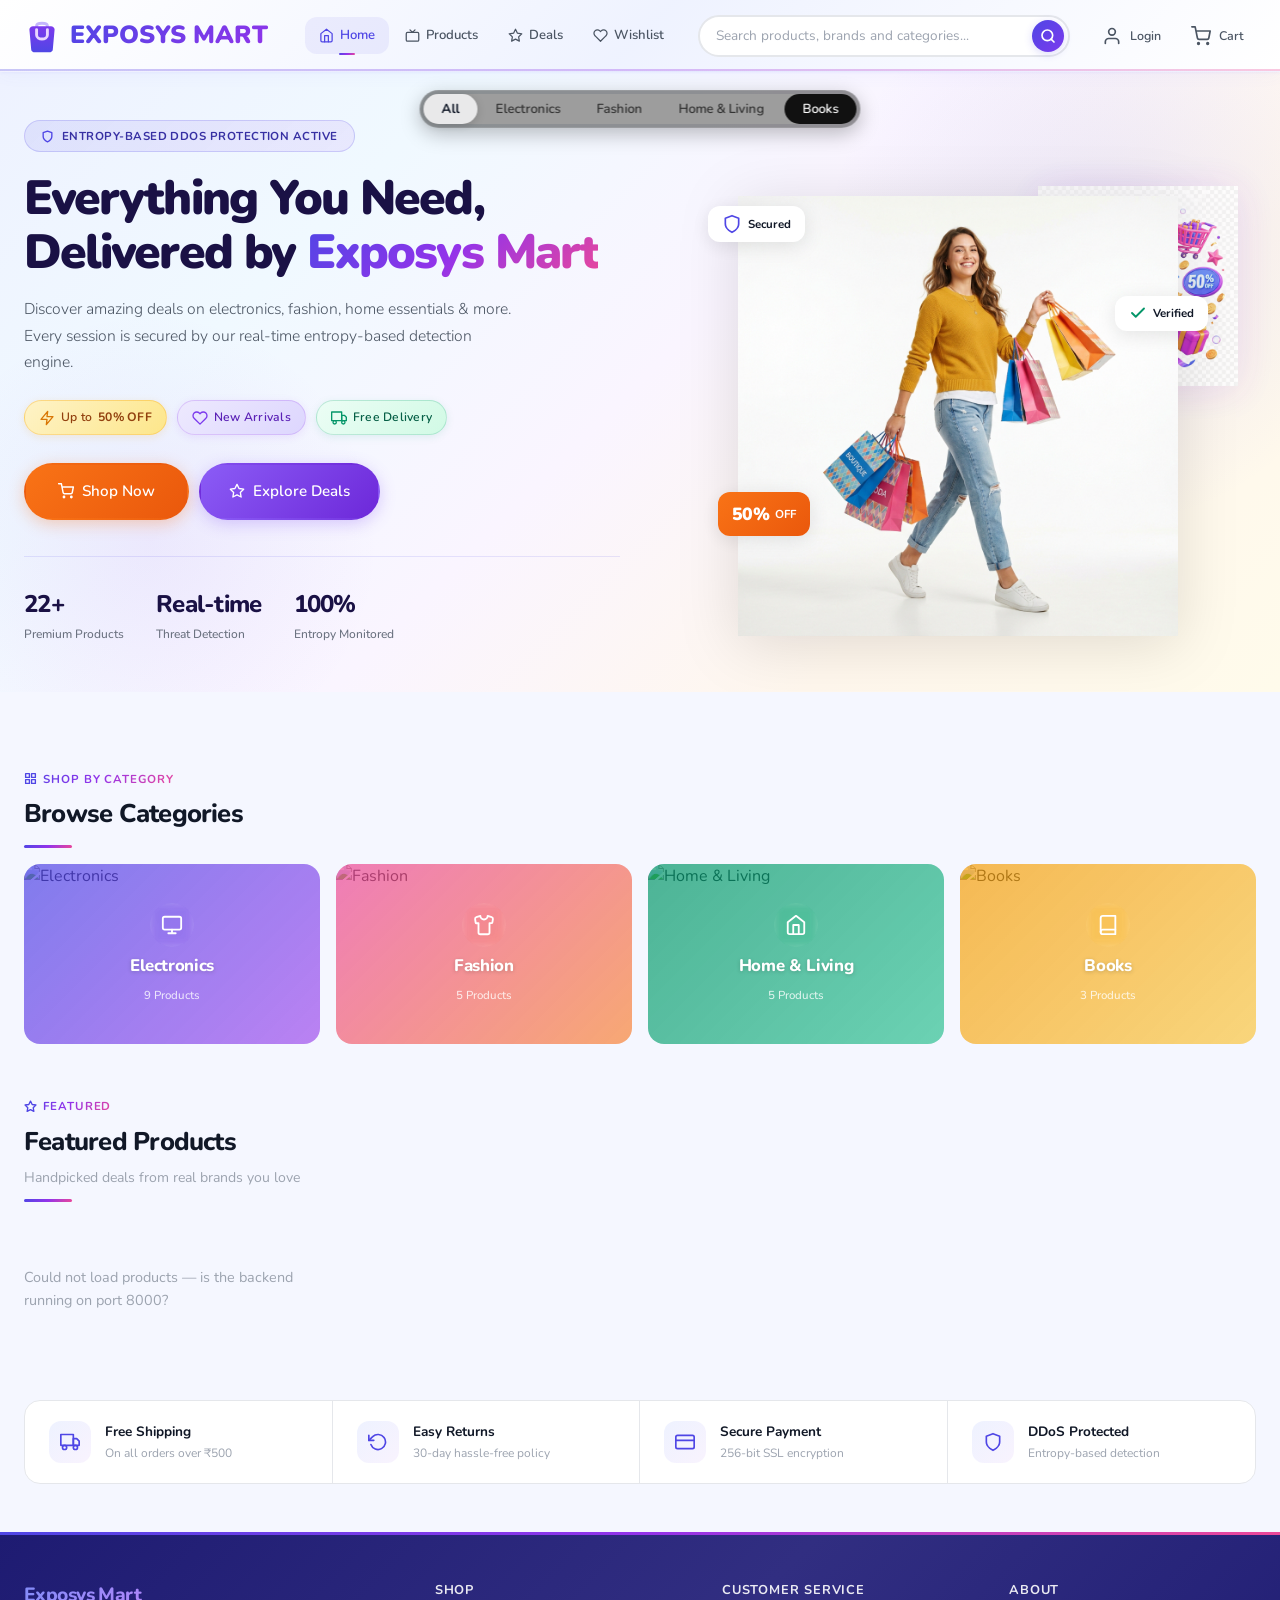
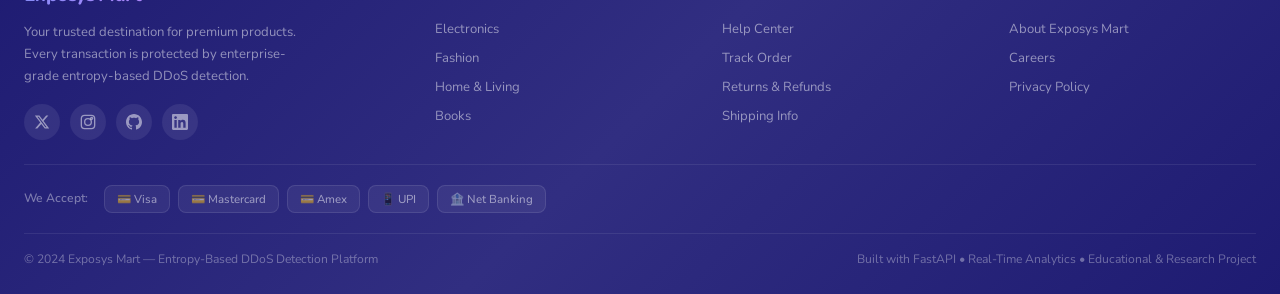
==== commit b0b0c4a8: "Cleaned up UI, added new products, and updated Philips lamp image. Removed unwanted files." ====
--- a/frontend/store/index.html
+++ b/frontend/store/index.html
@@ -368,12 +368,7 @@
   </div>
 </footer>
 
-<!-- Traffic Pill -->
-<div class="traffic-pill" id="traffic-pill">
-  <span class="traffic-dot"></span>
-  <span class="traffic-label">Traffic Sent:</span>
-  <span class="traffic-num" id="traffic-count">0</span>
-</div>
+
 
 <!-- Toast Stack -->
 <div class="toast-stack" id="toast-stack"></div>
--- a/frontend/store/css/store.css
+++ b/frontend/store/css/store.css
@@ -1690,30 +1690,7 @@
 /* ══════════════════════════════════════════════════════════
    TRAFFIC + TOAST
    ══════════════════════════════════════════════════════════ */
-.traffic-pill {
-  position: fixed;
-  bottom: 24px;
-  left: 24px;
-  background: var(--bg-white);
-  border: 1px solid var(--border);
-  border-radius: var(--r-pill);
-  padding: 8px 16px;
-  display: flex;
-  align-items: center;
-  gap: 8px;
-  font-size: 0.77rem;
-  font-weight: 600;
-  box-shadow: var(--shadow-md);
-  z-index: 999;
-}
-.traffic-dot {
-  width: 7px; height: 7px;
-  border-radius: 50%;
-  background: var(--success);
-  animation: blink 2s infinite;
-}
-.traffic-label { color: var(--text-muted); }
-.traffic-num { color: var(--text-primary); font-family: monospace; }
+
 
 .toast-stack {
   position: fixed;
